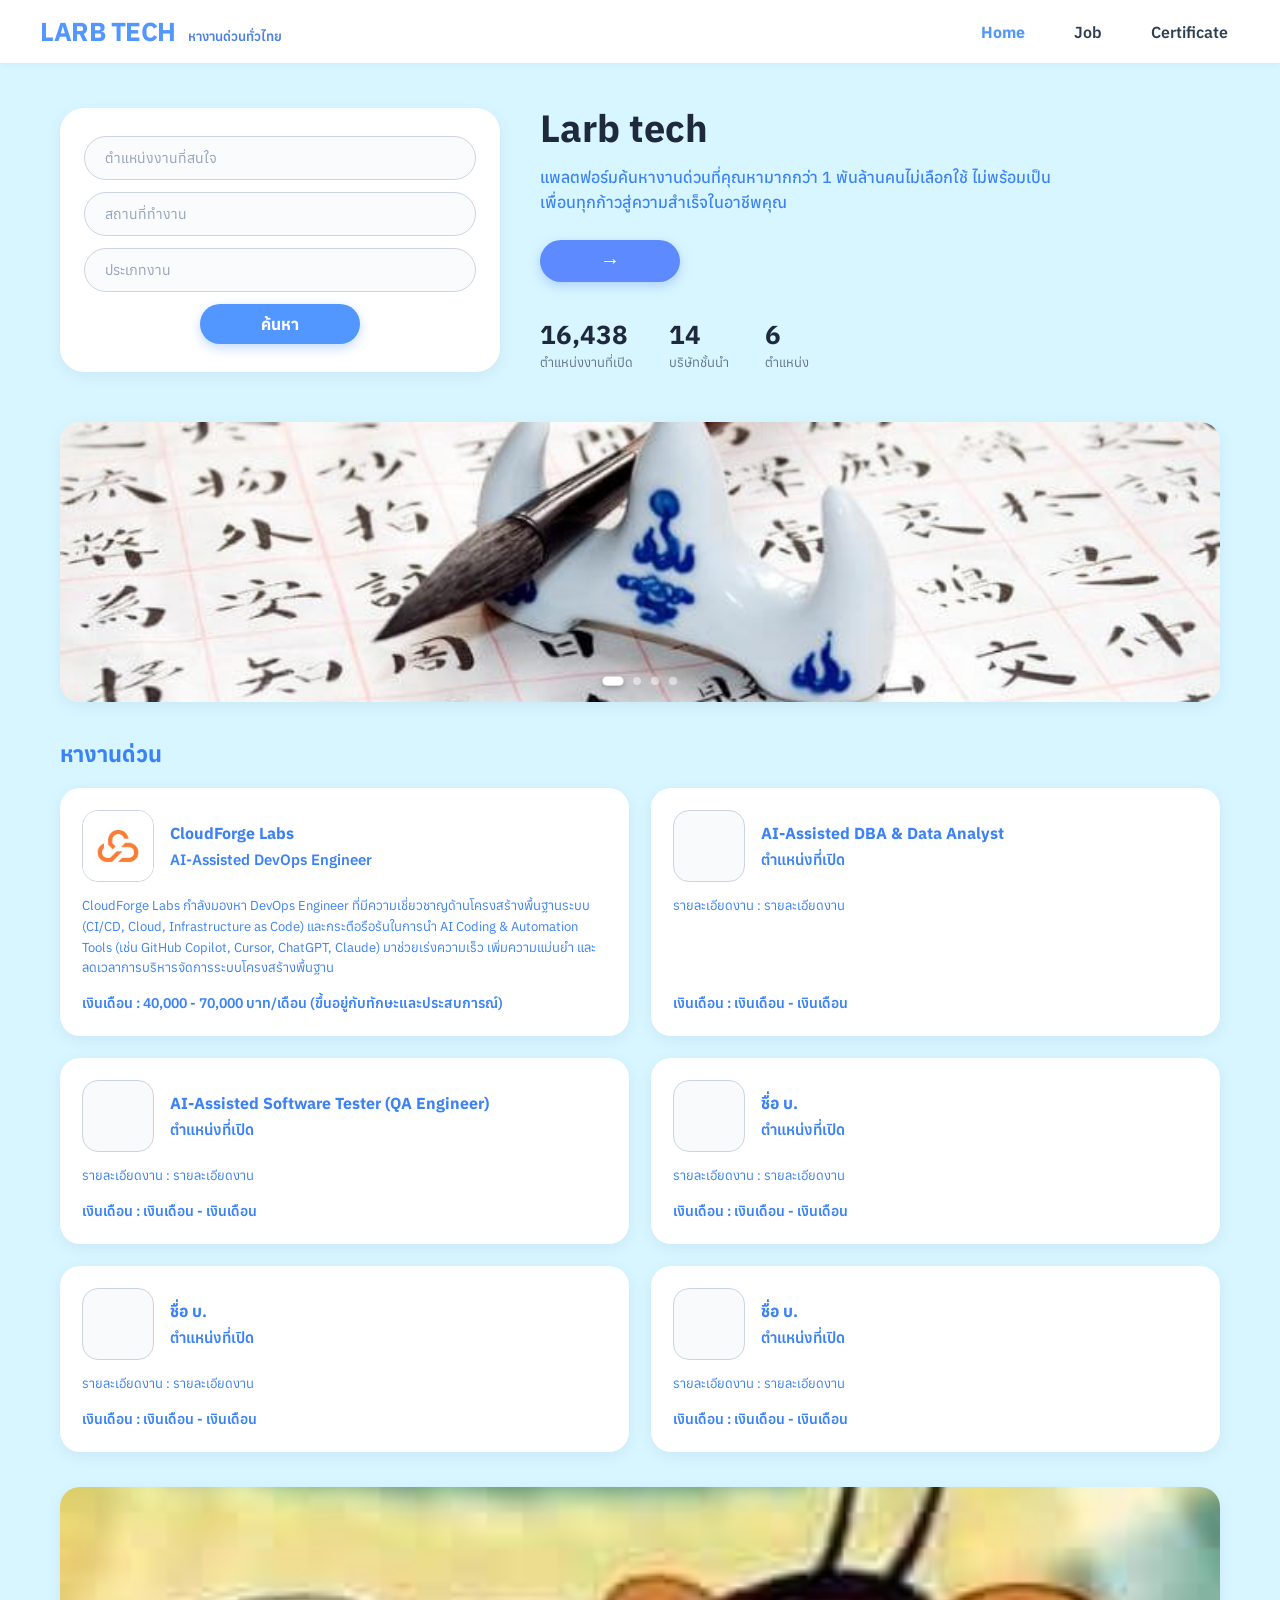
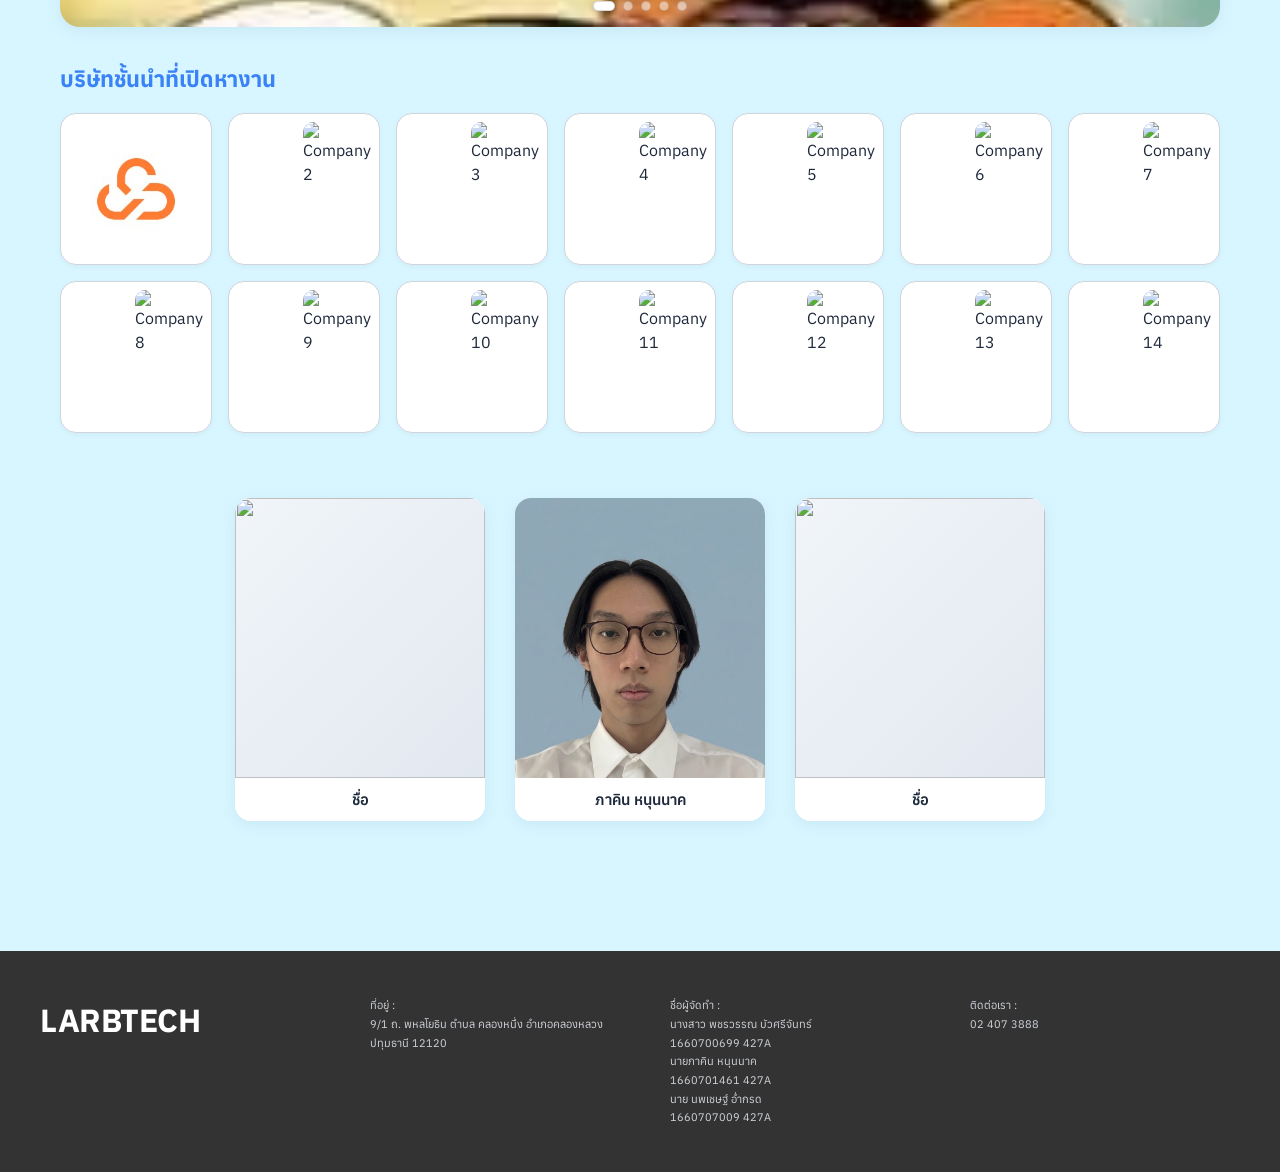
==== index.html @ 9ebfeb0f "almost done" ====
<!DOCTYPE html>
<html lang="th">
<head>
    <meta charset="UTF-8" />
    <meta name="viewport" content="width=device-width, initial-scale=1.0" />
    <title>Larb tech - แพลตฟอร์มค้นหางานด่วน</title>
    <link rel="preconnect" href="https://fonts.googleapis.com" />
    <link rel="preconnect" href="https://fonts.gstatic.com" crossorigin />
    <link
      href="https://fonts.googleapis.com/css2?family=Anuphan:wght@300;400;500;600;700;800&display=swap"
      rel="stylesheet"
    />
    <!-- Css -->
    <link rel="stylesheet" href="./css/home.css" />
    <!-- Js -->
    <script src="./js/home.js"></script>
</head>
<body>

    <!-- =======
          Header 
         =======-->
    <header class="header">
        <a href="index.html" class="brand-wrapper" style="text-decoration: none;">
            <h1 class="page-title">LARB TECH</h1>
            <div class="page-subtitle">
                หางานด่วนทั่วไทย
            </div>
        </a>
        <nav class="topnav">
            <a class="active" href="index.html">Home</a>
            <a class="job" href="job.html">Job</a>
            <a class="regis" href="cert.html">Certificate</a>
        </nav>
    </header>

    <!-- Main Container -->
    <main class="main-container">

        <!-- =======
              Search 
             =======-->
        <section class="hero-section">
            <!-- Left: Search Card -->
            <div class="search-card">
                <form id="heroSearchForm" onsubmit="return false;">
                    <div class="search-input-group">
                        <input
                            type="text"
                            id="jobTitleInput"
                            class="search-input"
                            placeholder="ตำแหน่งงานที่สนใจ"
                            autocomplete="off"
                        />
                    </div>
                    <div class="search-input-group" style="margin-top: 12px;">
                        <input
                            type="text"
                            id="jobLocationInput"
                            class="search-input"
                            placeholder="สถานที่ทำงาน"
                            autocomplete="off"
                        />
                    </div>
                    <div class="search-input-group" style="margin-top: 12px;">
                        <input
                            type="text"
                            id="jobTypeInput"
                            class="search-input"
                            placeholder="ประเภทงาน"
                            autocomplete="off"
                        />
                    </div>
                    <div style="display: flex; justify-content: center; margin-top: 8px;">
                        <button type="submit" id="searchSubmitBtn" class="btn-search">ค้นหา</button>
                    </div>
                </form>
            </div>

            <!-- Search : Right -->
            <div class="hero-content">
                <h2 class="hero-title">Larb tech</h2>
                <p class="hero-subtitle">
                    แพลตฟอร์มค้นหางานด่วนที่คุณหามากกว่า 1 พันล้านคนไม่เลือกใช้ ไม่พร้อมเป็นเพื่อนทุกก้าวสู่ความสำเร็จในอาชีพคุณ
                </p>

                <!-- arrow button -->
                <div class="hero-action-row">
                    <button type="button" class="hero-arrow-btn" aria-label="ดำเนินการต่อ">
                        <span>&rarr;</span>
                    </button>
                    
                </div>

                <div class="hero-stats">
                    <div class="stat-item">
                        <span class="stat-number">16,438</span>
                        <span class="stat-label">ตำแหน่งงานที่เปิด</span>
                    </div>
                    <div class="stat-item">
                        <span class="stat-number">14</span>
                        <span class="stat-label">บริษัทชั้นนำ</span>
                    </div>
                    <div class="stat-item">
                        <span class="stat-number">6</span>
                        <span class="stat-label">ตำแหน่ง</span>
                    </div>
                </div>
            </div>
        </section>

        <!-- =================
              Carousel Banner 
             ================= -->
        <section class="carousel-section">
            <div id="topCarousel" class="carousel-container">
                <!-- Slide 1 -->
                <div class="carousel-slide slide-item active">
                    <div class="image-placeholder">
                        <img src="./image/carousel_banner/courses-02.jpg" alt="carousel banner 1">
                    </div>
                </div>
                <!-- Slide 2 -->
                <div class="carousel-slide slide-item">
                    <div class="image-placeholder">
                        <img src="./image/carousel_banner/courses-04.jpg" alt="carousel banner 2">
                    </div>
                </div>
                <!-- Slide 3 -->
                <div class="carousel-slide slide-item">
                    <div class="image-placeholder">
                        <img src="./image/carousel_banner/courses-05.jpg" alt="carousel banner 3">
                    </div>
                </div>
                <!-- Slide 4 -->
                <div class="carousel-slide slide-item">
                    <div class="image-placeholder">
                        <img src="./image/carousel_banner/courses-04.jpg" alt="carousel banner 4">
                    </div>
                </div>
            </div>

            <!-- Carousel Banner Dot -->
            <div id="topCarouselDots" class="carousel-dots">
                <span class="dot active"></span>
                <span class="dot"></span>
                <span class="dot"></span>
                <span class="dot"></span>
            </div>
        </section>

        <!-- =================
                Urgent Jobs 
             ================= -->
        <section class="urgent-jobs-section">
            <h3 class="section-title">หางานด่วน</h3>
            <div class="job-cards-grid">
                <!-- Job Card 1 -->
                <a class="job-card" href="job_desc.html">
                    <div class="job-card-header">
                        <div class="job-logo-placeholder">
                            <img src="./image/company/cloudforge_logo.jpg" alt="โลโก้">
                        </div>
                        <div class="job-company-info">
                            <div class="job-company-name">CloudForge Labs</div>
                            <div class="job-position-name">AI-Assisted DevOps Engineer</div>
                        </div>
                    </div>
                    <p class="job-card-desc">
                        CloudForge Labs กำลังมองหา DevOps Engineer ที่มีความเชี่ยวชาญด้านโครงสร้างพื้นฐานระบบ (CI/CD, Cloud, Infrastructure as Code) และกระตือรือร้นในการนำ AI Coding & Automation Tools (เช่น GitHub Copilot, Cursor, ChatGPT, Claude) มาช่วยเร่งความเร็ว เพิ่มความแม่นยำ และลดเวลาการบริหารจัดการระบบโครงสร้างพื้นฐาน
                    </p>
                    <div class="job-card-salary">
                        เงินเดือน : 40,000 - 70,000 บาท/เดือน (ขึ้นอยู่กับทักษะและประสบการณ์)
                    </div>
                </a>

                <!-- Job Card 2 -->
                <a class="job-card" href="">
                    <div class="job-card-header">
                        <div class="job-logo-placeholder"></div>
                        <div class="job-company-info">
                            <div class="job-company-name">AI-Assisted DBA & Data Analyst</div>
                            <div class="job-position-name">ตำแหน่งที่เปิด</div>
                        </div>
                    </div>
                    <p class="job-card-desc">
                        รายละเอียดงาน : รายละเอียดงาน
                    </p>
                    <div class="job-card-salary">
                        เงินเดือน : เงินเดือน - เงินเดือน
                    </div>
                </a>

                <!-- Job Card 3 -->
                <a class="job-card" href="">
                    <div class="job-card-header">
                        <div class="job-logo-placeholder"></div>
                        <div class="job-company-info">
                            <div class="job-company-name">AI-Assisted Software Tester (QA Engineer)</div>
                            <div class="job-position-name">ตำแหน่งที่เปิด</div>
                        </div>
                    </div>
                    <p class="job-card-desc">
                        รายละเอียดงาน : รายละเอียดงาน
                    </p>
                    <div class="job-card-salary">
                        เงินเดือน : เงินเดือน - เงินเดือน
                    </div>
                </a>

                <!-- Job Card 4 -->
                <a class="job-card" href="">
                    <div class="job-card-header">
                        <div class="job-logo-placeholder"></div>
                        <div class="job-company-info">
                            <div class="job-company-name">ชื่อ บ.</div>
                            <div class="job-position-name">ตำแหน่งที่เปิด</div>
                        </div>
                    </div>
                    <p class="job-card-desc">
                        รายละเอียดงาน : รายละเอียดงาน
                    </p>
                    <div class="job-card-salary">
                        เงินเดือน : เงินเดือน - เงินเดือน
                    </div>
                </a>

                <!-- Job Card 5 -->
                <a class="job-card" href="">
                    <div class="job-card-header">
                        <div class="job-logo-placeholder"></div>
                        <div class="job-company-info">
                            <div class="job-company-name">ชื่อ บ.</div>
                            <div class="job-position-name">ตำแหน่งที่เปิด</div>
                        </div>
                    </div>
                    <p class="job-card-desc">
                        รายละเอียดงาน : รายละเอียดงาน
                    </p>
                    <div class="job-card-salary">
                        เงินเดือน : เงินเดือน - เงินเดือน
                    </div>
                </a>

                <!-- Job Card 6 -->
                <a class="job-card" href="">
                    <div class="job-card-header">
                        <div class="job-logo-placeholder"></div>
                        <div class="job-company-info">
                            <div class="job-company-name">ชื่อ บ.</div>
                            <div class="job-position-name">ตำแหน่งที่เปิด</div>
                        </div>
                    </div>
                    <p class="job-card-desc">
                        รายละเอียดงาน : รายละเอียดงาน
                    </p>
                    <div class="job-card-salary">
                        เงินเดือน : เงินเดือน - เงินเดือน
                    </div>
                </a>
            </div>
        </section>

        <!-- =================
              Sponsor Banner 
             ================= -->
        <section class="sponsor-banner-section">
            <div id="sponsorCarousel" class="sponsor-banner-container">
                <!-- Slide 1  -->
                <div class="sponsor-slide slide-item active">
                    <div class="image-placeholder" style="background: linear-gradient(120deg, #64748b 0%, #475569 100%);">
                        <img src="./image/sponser/test_sponser_1.jpg" alt="Sponsor Banner">
                    </div>
                </div>
                <!-- Slide 2 -->
                <div class="sponsor-slide slide-item">
                    <div class="image-placeholder" style="background: linear-gradient(120deg, #475569 0%, #334155 100%);">
                        <img src="./image/sponser/test_sponser_2.jpg" alt="Sponsor Banner">
                    </div>
                </div>
                <!-- Slide 3 -->
                <div class="sponsor-slide slide-item">
                    <div class="image-placeholder" style="background: linear-gradient(120deg, #52637a 0%, #3b4859 100%);">
                        <img src="./image/sponser/test_sponser_3.jpg" alt="Sponsor Banner">
                    </div>
                </div>
                <!-- Slide 4 -->
                <div class="sponsor-slide slide-item">
                    <div class="image-placeholder" style="background: linear-gradient(120deg, #6b7280 0%, #4b5563 100%);">
                        <img src="./image/sponser/test_sponser_4.jpg" alt="Sponsor Banner">
                    </div>
                </div>
                <!-- Slide 5 -->
                <div class="sponsor-slide slide-item">
                    <div class="image-placeholder" style="background: linear-gradient(120deg, #6b7280 0%, #4b5563 100%);">
                        <img src="./image/sponser/test_sponser_5.jpg" alt="Sponsor Banner">
                    </div>  
                </div>
            </div>

            <!-- Sponser Banner Dot -->
            <div id="sponsorCarouselDots" class="carousel-dots">
                <span class="dot active"></span>
                <span class="dot"></span>
                <span class="dot"></span>
                <span class="dot"></span>
                <span class="dot"></span>
            </div>
        </section>

        <!-- =================
            Company Logos
             ================= -->
        <section class="companies-section">
            <h3 class="section-title">บริษัทชั้นนำที่เปิดหางาน</h3>
            <div class="companies-grid">
                <div class="company-logo-item">
                    <div class="company-box"></div>
                    <img src="./image/company/cloudforge_logo.jpg" alt="Company 1">
                </div>
                <div class="company-logo-item">
                    <div class="company-box"></div>
                    <img src="./image/company/" alt="Company 2">
                </div>
                <div class="company-logo-item">
                    <div class="company-box"></div>
                    <img src="./image/company/" alt="Company 3">
                </div>
                <div class="company-logo-item">
                    <div class="company-box"></div>
                    <img src="./image/company/" alt="Company 4">
                </div>
                <div class="company-logo-item">
                    <div class="company-box"></div>
                    <img src="./image/company/" alt="Company 5">
                </div>
                <div class="company-logo-item">
                    <div class="company-box"></div>
                    <img src="./image/company/" alt="Company 6">
                </div>
                <div class="company-logo-item">
                    <div class="company-box"></div>
                    <img src="./image/company/" alt="Company 7">
                </div>
                <div class="company-logo-item">
                    <div class="company-box"></div>
                    <img src="./image/company/" alt="Company 8">
                </div>
                <div class="company-logo-item">
                    <div class="company-box"></div>
                    <img src="./image/company/" alt="Company 9">
                </div>
                <div class="company-logo-item">
                    <div class="company-box"></div>
                    <img src="./image/company/" alt="Company 10">
                </div>
                <div class="company-logo-item">
                    <div class="company-box"></div>
                    <img src="./image/company/" alt="Company 11">
                </div>
                <div class="company-logo-item">
                    <div class="company-box"></div>
                    <img src="./image/company/" alt="Company 12">
                </div>
                <div class="company-logo-item">
                    <div class="company-box"></div>
                    <img src="./image/company/" alt="Company 13">
                </div>
                <div class="company-logo-item">
                    <div class="company-box"></div>
                    <img src="./image/company/" alt="Company 14">
                </div>
            </div>
        </section>

        <!-- =================
                   Member 
             ================ -->
        <section class="team-section">
            <!-- 1 -->
            <div class="team-card">
                <div class="image-placeholder">
                    <img src="./image/member/รูปมึง" alt="">
                </div>
                <div class="team-name">ชื่อ</div>
            </div>
            <!-- 2 -->
            <div class="team-card">
                <div class="image-placeholder">
                    <img src="./image/member/pakin.jpg" alt="">
                </div>
                <div class="team-name">ภาคิน หนุนนาค</div>
            </div>
            <!-- 3 -->
            <div class="team-card">
                <div class="image-placeholder">
                    <img src="./image/member/รูปมึง" alt="">
                </div>
                <div class="team-name">ชื่อ</div>
            </div>
        </section>

    </main>

    <!-- =================
            Footer
         ================ -->
    <footer class="site-footer">
        <div class="footer-content">
            <!-- Left -->
            <div class="footer-brand">
                <span class="footer-logo">LARBTECH</span>
            </div>

            <!-- Right -->
            <div class="footer-info-cols">
                <div class="footer-col-text">
                    ที่อยู่ :<br>9/1 ถ. พหลโยธิน ตำบล คลองหนึ่ง อำเภอคลองหลวง ปทุมธานี 12120
                </div>
                <div class="footer-col-text">
                    ชื่อผู้จัดทำ :<br>นางสาว พชรวรรณ บัวศรีจันทร์<br>1660700699 427A<br>นายภาคิน หนุนนาค<br>1660701461 427A<br>นาย นพเชษฐ์ อ่ำกรด<br>1660707009 427A 
                </div>
                <div class="footer-col-text">
                    ติดต่อเรา :<br>02 407 3888
                </div>
            </div>
        </div>
    </footer>
</body>
</html>
---- css/home.css ----
/* ==========================================================================
   Larb Tech - Home Page Stylesheet (home.css)
   ========================================================================== */

:root {
  --bg-primary: #d8f6ff;
  --bg-white: #ffffff;
  --primary-blue: #5297ff;
  --primary-blue-dark: #3a7be0;
  --primary-blue-light: #eaf3ff;
  --text-primary-blue: #4b80e8;
  --text-dark: #1e293b;
  --text-muted: #64748b;
  --border-light: #e2e8f0;
  --card-shadow: 0 4px 15px rgba(0, 80, 140, 0.08);
  --card-shadow-hover: 0 8px 25px rgba(0, 80, 140, 0.14);
}

* {
  box-sizing: border-box;
  margin: 0;
  padding: 0;
}

body {
  font-family: "Anuphan", sans-serif;
  background-color: var(--bg-primary);
  color: var(--text-dark);
  line-height: 1.5;
  overflow-x: hidden;
}

/* ==========================================================================
   1. Header Section
   ========================================================================== */
.header {
  display: flex;
  align-items: center;
  justify-content: space-between;
  background-color: var(--bg-white);
  padding: 12px 40px;
  box-shadow: 0 2px 8px rgba(0, 0, 0, 0.04);
  position: sticky;
  top: 0;
  z-index: 100;
}

.brand-wrapper {
  display: flex;
  align-items: baseline;
  gap: 12px;
}

.page-title {
  font-size: 26px;
  font-weight: 800;
  color: var(--primary-blue);
  text-decoration: none;
  letter-spacing: -0.5px;
}

.page-subtitle {
  font-size: 13px;
  color: #4b80e8;
  font-weight: 600;
  line-height: 1.2;
}

.topnav {
  display: flex;
  align-items: center;
  gap: 25px;
}

.topnav a {
  text-decoration: none;
  font-size: 16px;
  font-weight: 600;
  color: #2c3e50;
  padding: 6px 12px;
  border-radius: 8px;
  transition: all 0.2s ease;
}

.topnav a:hover {
  color: var(--primary-blue);
  background-color: var(--primary-blue-light);
}

.topnav a.active {
  color: var(--primary-blue);
  font-weight: 700;
}

/* ==========================================================================
   Page Container
   ========================================================================== */
.main-container {
  max-width: 1200px;
  margin: 0 auto;
  padding: 24px 20px 60px 20px;
}

/* ==========================================================================
   2. Hero Section & Search Card
   ========================================================================== */
.hero-section {
  display: grid;
  grid-template-columns: 440px 1fr;
  gap: 40px;
  align-items: center;
  padding: 20px 0 35px 0;
}

/* Search Card */
.search-card {
  background-color: var(--bg-white);
  padding: 28px 24px;
  border-radius: 24px;
  box-shadow: var(--card-shadow);
  display: flex;
  flex-direction: column;
  gap: 16px;
}

.search-input-group {
  position: relative;
  width: 100%;
}

.search-input {
  width: 100%;
  padding: 12px 20px;
  border-radius: 30px;
  border: 1px solid #cbd5e1;
  font-family: "Anuphan", sans-serif;
  font-size: 14px;
  color: var(--text-dark);
  outline: none;
  transition: border-color 0.2s, box-shadow 0.2s;
  background-color: #fafbfc;
}

.search-input::placeholder {
  color: #94a3b8;
  font-weight: 400;
}

.search-input:focus {
  border-color: var(--primary-blue);
  box-shadow: 0 0 0 3px rgba(82, 151, 255, 0.2);
  background-color: var(--bg-white);
}

.btn-search {
  align-self: center;
  width: 160px;
  background-color: var(--primary-blue);
  color: #ffffff;
  border: none;
  border-radius: 30px;
  padding: 10px 24px;
  font-family: "Anuphan", sans-serif;
  font-size: 16px;
  font-weight: 700;
  cursor: pointer;
  box-shadow: 0 4px 12px rgba(82, 151, 255, 0.35);
  transition: all 0.2s ease;
  margin-top: 4px;
}

.btn-search:hover {
  background-color: var(--primary-blue-dark);
  transform: translateY(-1px);
  box-shadow: 0 6px 16px rgba(82, 151, 255, 0.45);
}

.btn-search:active {
  transform: translateY(0);
}

/* Hero Info & Stats */
.hero-content {
  display: flex;
  flex-direction: column;
  gap: 16px;
}

.hero-title {
  font-size: 38px;
  font-weight: 800;
  color: #1e293b;
  margin: 0;
  line-height: 1.1;
}

.hero-subtitle {
  font-size: 16px;
  color: #3b82f6;
  font-weight: 500;
  line-height: 1.6;
  max-width: 540px;
}

.hero-action-row {
  display: flex;
  align-items: center;
  gap: 16px;
  margin: 8px 0 12px 0;
}

.hero-arrow-btn {
  display: inline-flex;
  align-items: center;
  justify-content: center;
  width: 140px;
  height: 42px;
  background-color: #5d8aff;
  color: #ffffff;
  border-radius: 25px;
  border: none;
  font-size: 20px;
  font-weight: bold;
  cursor: pointer;
  box-shadow: 0 4px 12px rgba(93, 138, 255, 0.35);
  transition: all 0.2s ease;
}

.hero-arrow-btn:hover {
  background-color: #4a77e8;
  transform: translateX(3px);
}


/* Stats Counter */
.hero-stats {
  display: flex;
  align-items: baseline;
  gap: 36px;
  margin-top: 10px;
}

.stat-item {
  display: flex;
  flex-direction: column;
}

.stat-number {
  font-size: 26px;
  font-weight: 800;
  color: #1e293b;
  line-height: 1.1;
}

.stat-label {
  font-size: 13px;
  color: #64748b;
  margin-top: 4px;
}

/* ==========================================================================
   3. Top Banner Slider (Carousel 1)
   ========================================================================== */
.carousel-section {
  position: relative;
  width: 100%;
  margin: 15px 0 35px 0;
  border-radius: 20px;
  overflow: hidden;
  box-shadow: var(--card-shadow);
}

.carousel-container {
  width: 100%;
  height: 280px;
  position: relative;
  background-color: #ffffff;
}

.carousel-slide {
  position: absolute;
  top: 0;
  left: 0;
  width: 100%;
  height: 100%;
  opacity: 0;
  visibility: hidden;
  transition: opacity 0.6s ease-in-out, visibility 0.6s ease-in-out;
  display: flex;
  align-items: center;
  justify-content: center;
}

.carousel-slide.active {
  opacity: 1;
  visibility: visible;
  z-index: 1;
}

/* Image Placeholder Style */
.image-placeholder {
  width: 100%;
  height: 100%;
  background: linear-gradient(135deg, #f1f5f9 0%, #e2e8f0 100%);
  display: flex;
  flex-direction: column;
  align-items: center;
  justify-content: center;
  color: #64748b;
  position: relative;
  overflow: hidden;
}

.image-placeholder img {
  width: 100%;
  height: 100%;
  object-fit: cover;
  display: block;
}


/* Pagination Dots */
.carousel-dots {
  position: absolute;
  bottom: 16px;
  left: 50%;
  transform: translateX(-50%);
  display: flex;
  gap: 8px;
  z-index: 10;
}

.dot {
  width: 10px;
  height: 10px;
  border-radius: 50%;
  background-color: rgba(255, 255, 255, 0.5);
  border: 1px solid rgba(0, 0, 0, 0.15);
  cursor: pointer;
  transition: all 0.3s ease;
}

.dot:hover {
  background-color: rgba(255, 255, 255, 0.85);
  transform: scale(1.15);
}

.dot.active {
  background-color: #ffffff;
  width: 22px;
  border-radius: 8px;
  box-shadow: 0 2px 6px rgba(0, 0, 0, 0.3);
}

/* ==========================================================================
   4. Urgent Jobs Section (หางานด่วน)
   ========================================================================== */
.urgent-jobs-section {
  margin: 30px 0;
}

.section-title {
  font-size: 22px;
  font-weight: 700;
  color: #3b82f6;
  margin-bottom: 18px;
}

.job-cards-grid {
  display: grid;
  grid-template-columns: repeat(2, 1fr);
  gap: 22px;
}

.job-card {
  background-color: var(--bg-white);
  border-radius: 20px;
  padding: 22px;
  box-shadow: var(--card-shadow);
  display: flex;
  flex-direction: column;
  gap: 14px;
  transition: transform 0.2s ease, box-shadow 0.2s ease;
  text-decoration: none; 
  cursor: pointer;        
  color: inherit;        
}

.job-card:hover {
  transform: translateY(-3px);
  box-shadow: var(--card-shadow-hover);
}

.job-card-header {
  display: flex;
  align-items: center;
  gap: 16px;
}

.job-logo-placeholder {
  width: 72px;
  height: 72px;
  border-radius: 16px;
  border: 1.5px solid #cbd5e1;
  background-color: #f8fafc;
  display: flex;
  align-items: center;
  justify-content: center;
  flex-shrink: 0;
  overflow: hidden;
}

.job-logo-placeholder img {
  width: 100%;
  height: 100%;
  object-fit: cover;
}

.job-company-info {
  display: flex;
  flex-direction: column;
  gap: 4px;
}

.job-company-name {
  font-size: 16px;
  font-weight: 700;
  color: #3b82f6;
}

.job-position-name {
  font-size: 15px;
  font-weight: 600;
  color: #3b82f6;
}

.job-card-desc {
  font-size: 13px;
  color: #3b82f6;
  line-height: 1.6;
  word-break: break-word;
}

.job-card-salary {
  font-size: 14px;
  font-weight: 600;
  color: #3b82f6;
  margin-top: auto;
}

/* ==========================================================================
   5. Sponsor / Course Banner (Carousel 2)
   ========================================================================== */
.sponsor-banner-section {
  margin: 35px 0;
  position: relative;
  border-radius: 20px;
  overflow: hidden;
  box-shadow: var(--card-shadow);
}

.sponsor-banner-container {
  width: 100%;
  height: 140px;
  position: relative;
}

.sponsor-slide {
  position: absolute;
  top: 0;
  left: 0;
  width: 100%;
  height: 100%;
  opacity: 0;
  visibility: hidden;
  transition: opacity 0.5s ease-in-out, visibility 0.5s ease-in-out;
}

.sponsor-slide.active {
  opacity: 1;
  visibility: visible;
}

/* ==========================================================================
   6 & 7. Combined: Leading Companies Hiring (บริษัทชั้นนำที่เปิดหางาน)
   ========================================================================== */
.companies-section {
  margin: 35px 0;
}

.companies-grid {
  display: grid;
  grid-template-columns: repeat(7, 1fr);
  gap: 16px;
  margin-top: 14px;
}

.company-logo-item {
  aspect-ratio: 1 / 1;
  background-color: var(--bg-white);
  border: 1px solid #d1d5db;
  border-radius: 16px;
  display: flex;
  align-items: center;
  justify-content: center;
  box-shadow: 0 2px 6px rgba(0, 0, 0, 0.04);
  transition: transform 0.2s ease, border-color 0.2s ease, box-shadow 0.2s ease;
  overflow: hidden;
  padding: 8px;
}

.company-logo-item:hover {
  transform: translateY(-2px);
  border-color: var(--primary-blue);
  box-shadow: 0 6px 14px rgba(82, 151, 255, 0.15);
}

.company-logo-item img {
  width: 100%;
  height: 100%;
  object-fit: contain;
  border-radius: 10px;
}

.company-box {
  width: 100%;
  height: 100%;
  border-radius: 10px;
  display: flex;
  align-items: center;
  justify-content: center;
  font-size: 11px;
  color: #94a3b8;
}

/* ==========================================================================
   8. Team Showcase Section (3 Portraits)
   ========================================================================== */
.team-section {
  margin: 45px 0 20px 0;
  display: flex;
  justify-content: center;
  align-items: center;
  gap: 30px;
  padding: 20px 0;
}

.team-card {
  width: 250px;
  background-color: var(--bg-white);
  border-radius: 16px;
  overflow: hidden;
  box-shadow: var(--card-shadow);
  display: flex;
  flex-direction: column;
  position: relative;
  transition: transform 0.2s ease, box-shadow 0.2s ease;
}

.team-card:hover {
  transform: translateY(-4px);
  box-shadow: var(--card-shadow-hover);
}

.team-card .image-placeholder {
  width: 100%;
  height: 280px;
  overflow: hidden;
  display: flex;
  align-items: center;
  justify-content: center;
  background-color: #f1f5f9;
}

.team-card img {
  width: 100%;
  height: 100%;
  object-fit: cover;
  display: block;
}

.team-name {
  padding: 12px 14px;
  text-align: center;
  font-size: 15px;
  font-weight: 600;
  color: var(--text-dark);
  background-color: var(--bg-white);
  line-height: 1.3;
}

/* ==========================================================================
   9. Footer Section
   ========================================================================== */
.site-footer {
  background-color: #333333;
  color: #ffffff;
  padding: 45px 40px;
  margin-top: 30px;
}

.footer-content {
  max-width: 1200px;
  margin: 0 auto;
  display: grid;
  grid-template-columns: 280px 1fr;
  gap: 50px;
  align-items: flex-start;
}

.footer-brand {
  display: flex;
  flex-direction: column;
  gap: 8px;
}

.footer-logo {
  font-size: 32px;
  font-weight: 800;
  color: #ffffff;
  letter-spacing: -0.5px;
}

.footer-info-cols {
  display: grid;
  grid-template-columns: repeat(3, 1fr);
  gap: 30px;
}

.footer-col-text {
  font-size: 11px;
  color: #d1d5db;
  line-height: 1.7;
  word-break: break-word;
}

/* ==========================================================================
   Responsive Adaptations (รองรับหน้าจอคอมพิวเตอร์ แท็บเล็ต และโทรศัพท์มือถือ)
   ========================================================================== */

/* 1. แท็บเล็ตและแล็ปท็อปขนาดเล็ก (จอไม่เกิน 1024px) */
@media (max-width: 1024px) {
  .hero-section {
    grid-template-columns: 1fr;
    gap: 32px;
  }
  
  .search-card {
    max-width: 520px;
    width: 100%;
    margin: 0 auto;
  }

  .hero-content {
    text-align: center;
    align-items: center;
  }

  .hero-subtitle {
    max-width: 100%;
  }

  .hero-action-row {
    justify-content: center;
  }

  .hero-stats {
    justify-content: center;
  }
  
  .companies-grid {
    grid-template-columns: repeat(7, 1fr);
    gap: 12px;
  }
  
  .footer-content {
    grid-template-columns: 1fr;
    gap: 30px;
  }
}

/* 2. แท็บเล็ตแนวตั้งและมือถือจอใหญ่ (จอไม่เกิน 768px) */
@media (max-width: 768px) {
  html, body {
    overflow-x: hidden;
  }

  .header {
    padding: 12px 18px;
    position: sticky;
    top: 0;
  }

  .brand-wrapper {
    gap: 8px;
  }

  .page-title {
    font-size: 22px;
  }

  .page-subtitle {
    font-size: 11px;
  }

  .topnav {
    gap: 10px;
  }

  .topnav a {
    font-size: 14px;
    padding: 6px 10px;
  }

  .main-container {
    padding: 16px 14px 45px 14px;
  }

  .hero-section {
    padding: 10px 0 25px 0;
    gap: 24px;
  }

  .search-card {
    padding: 22px 16px;
    border-radius: 18px;
    box-shadow: 0 3px 12px rgba(0, 80, 140, 0.08);
  }

  .search-input {
    font-size: 16px; /* ป้องกัน iOS ซูมเข้าอัตโนมัติเมื่อแตะช่องกรอก */
    padding: 11px 16px;
  }

  .btn-search {
    width: 100%;
    max-width: 200px;
    padding: 11px 24px;
  }

  .hero-title {
    font-size: 30px;
  }

  .hero-subtitle {
    font-size: 15px;
    line-height: 1.5;
  }

  .hero-stats {
    display: grid;
    grid-template-columns: repeat(3, 1fr);
    gap: 12px;
    width: 100%;
    margin-top: 14px;
  }

  .stat-item {
    align-items: center;
    text-align: center;
  }

  .stat-number {
    font-size: 18px;
    word-break: break-word;
  }

  .stat-label {
    font-size: 12px;
  }

  /* Carousel 1: ปรับความสูงตามขนาดหน้าจอ */
  .carousel-section {
    border-radius: 16px;
    margin: 10px 0 25px 0;
  }

  .carousel-container {
    height: clamp(170px, 45vw, 240px);
  }

  .placeholder-tag {
    font-size: 12px;
    padding: 6px 12px;
  }

  /* หางานด่วน: เปลี่ยนเป็น 1 คอลัมน์ */
  .urgent-jobs-section {
    margin: 25px 0;
  }

  .section-title {
    font-size: 20px;
    margin-bottom: 14px;
  }

  .job-cards-grid {
    grid-template-columns: 1fr;
    gap: 14px;
  }

  .job-card {
    padding: 16px;
    border-radius: 16px;
  }

  .job-logo-placeholder {
    width: 60px;
    height: 60px;
    border-radius: 12px;
  }

  .job-company-name {
    font-size: 15px;
  }

  .job-position-name {
    font-size: 14px;
  }

  .job-card-desc {
    font-size: 13px;
  }

  /* Carousel 2: แบนเนอร์สปอนเซอร์ */
  .sponsor-banner-section {
    margin: 25px 0;
    border-radius: 16px;
  }

  .sponsor-banner-container {
    height: clamp(100px, 28vw, 130px);
  }

  .sponsor-title {
    font-size: clamp(15px, 3.5vw, 20px);
    padding: 0 16px;
    line-height: 1.4;
  }

  /* โลโก้บริษัท 14 ช่อง: แสดงแถวละ 4-5 ช่อง */
  .companies-grid {
    grid-template-columns: repeat(4, 1fr);
    gap: 10px;
  }

  .company-logo-item {
    border-radius: 12px;
    padding: 6px;
  }

  /* ทีมงาน: วางเคียงกันแบบ Flex-wrap */
  .team-section {
    margin: 30px 0 15px 0;
    flex-direction: row;
    flex-wrap: wrap;
    justify-content: center;
    gap: 16px;
  }

  .team-card {
    width: clamp(140px, 42vw, 200px);
    border-radius: 14px;
  }

  .team-card .image-placeholder {
    height: clamp(170px, 48vw, 240px);
  }

  .team-name {
    font-size: 13px;
    padding: 8px 6px;
  }

  /* Footer */
  .site-footer {
    padding: 35px 20px;
    margin-top: 25px;
  }

  .footer-logo {
    font-size: 26px;
  }

  .footer-info-cols {
    grid-template-columns: 1fr;
    gap: 18px;
  }
}

/* 3. โทรศัพท์มือถือขนาดทั่วไป (จอไม่เกิน 480px) */
@media (max-width: 480px) {
  .header {
    padding: 10px 12px;
    flex-wrap: wrap;
    gap: 8px;
  }

  .page-title {
    font-size: 20px;
  }

  .page-subtitle {
    font-size: 10px;
  }

  .topnav {
    gap: 4px;
  }

  .topnav a {
    font-size: 13px;
    padding: 4px 8px;
  }

  .main-container {
    padding: 12px 10px 35px 10px;
  }

  .hero-title {
    font-size: 26px;
  }

  .hero-subtitle {
    font-size: 14px;
  }

  .hero-action-row {
    gap: 10px;
  }

  .hero-arrow-btn {
    width: 120px;
    height: 38px;
    font-size: 18px;
  }

  .hero-blank-btn {
    width: 100px;
    height: 38px;
  }

  /* สถิติบนจอมือถือเล็ก: ปรับให้ตัวเลขไม่ล้นและอ่านง่าย */
  .hero-stats {
    grid-template-columns: 1fr;
    gap: 10px;
    background: rgba(255, 255, 255, 0.5);
    padding: 14px;
    border-radius: 16px;
    margin-top: 15px;
  }

  .stat-item {
    padding: 4px 0;
  }

  .stat-number {
    font-size: 20px;
  }

  .stat-label {
    font-size: 13px;
  }

  /* แบนเนอร์บนมือถือ */
  .carousel-container {
    height: 160px;
  }

  .dot {
    width: 8px;
    height: 8px;
  }

  .dot.active {
    width: 18px;
  }

  /* โลโก้บริษัท 14 ช่อง: แถวละ 3 ช่อง */
  .companies-grid {
    grid-template-columns: repeat(3, 1fr);
    gap: 8px;
  }

  /* ทีมงานบนจอมือถือเล็ก: จัดกึ่งกลางทีละคน */
  .team-section {
    flex-direction: column;
    align-items: center;
    gap: 16px;
  }

  .team-card {
    width: 230px;
  }

  .team-card .image-placeholder {
    height: 270px;
  }

  .team-name {
    font-size: 15px;
    padding: 10px;
  }

  .sponsor-title {
    font-size: 14px;
    padding: 0 10px;
  }
}

/* 4. โทรศัพท์มือถือขนาดเล็กพิเศษ (จอไม่เกิน 360px เช่น iPhone SE เก่า) */
@media (max-width: 360px) {
  .header {
    flex-direction: column;
    align-items: flex-start;
    gap: 10px;
  }

  .topnav {
    width: 100%;
    justify-content: space-between;
  }

  .hero-action-row {
    flex-direction: column;
    width: 100%;
  }

  .hero-arrow-btn,
  .hero-blank-btn {
    width: 100%;
    max-width: 220px;
  }

  .companies-grid {
    grid-template-columns: repeat(2, 1fr);
  }
}
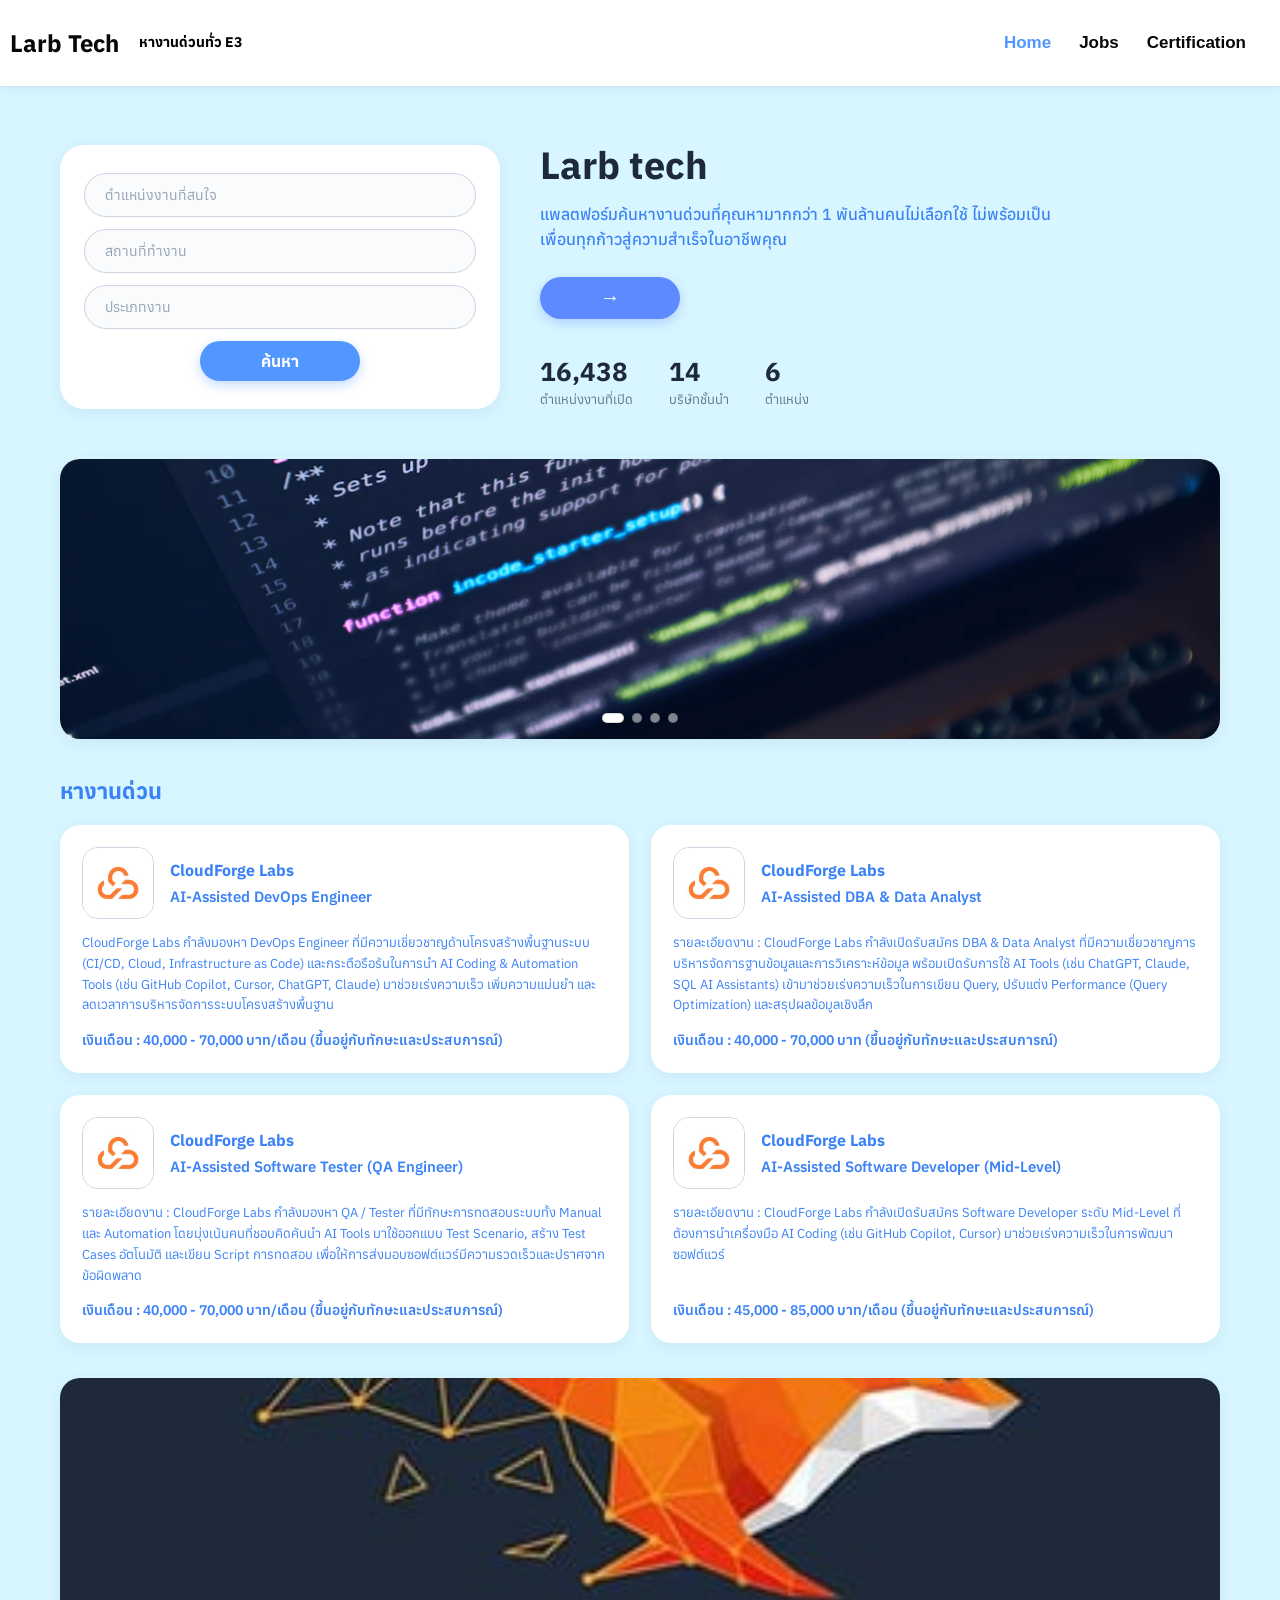
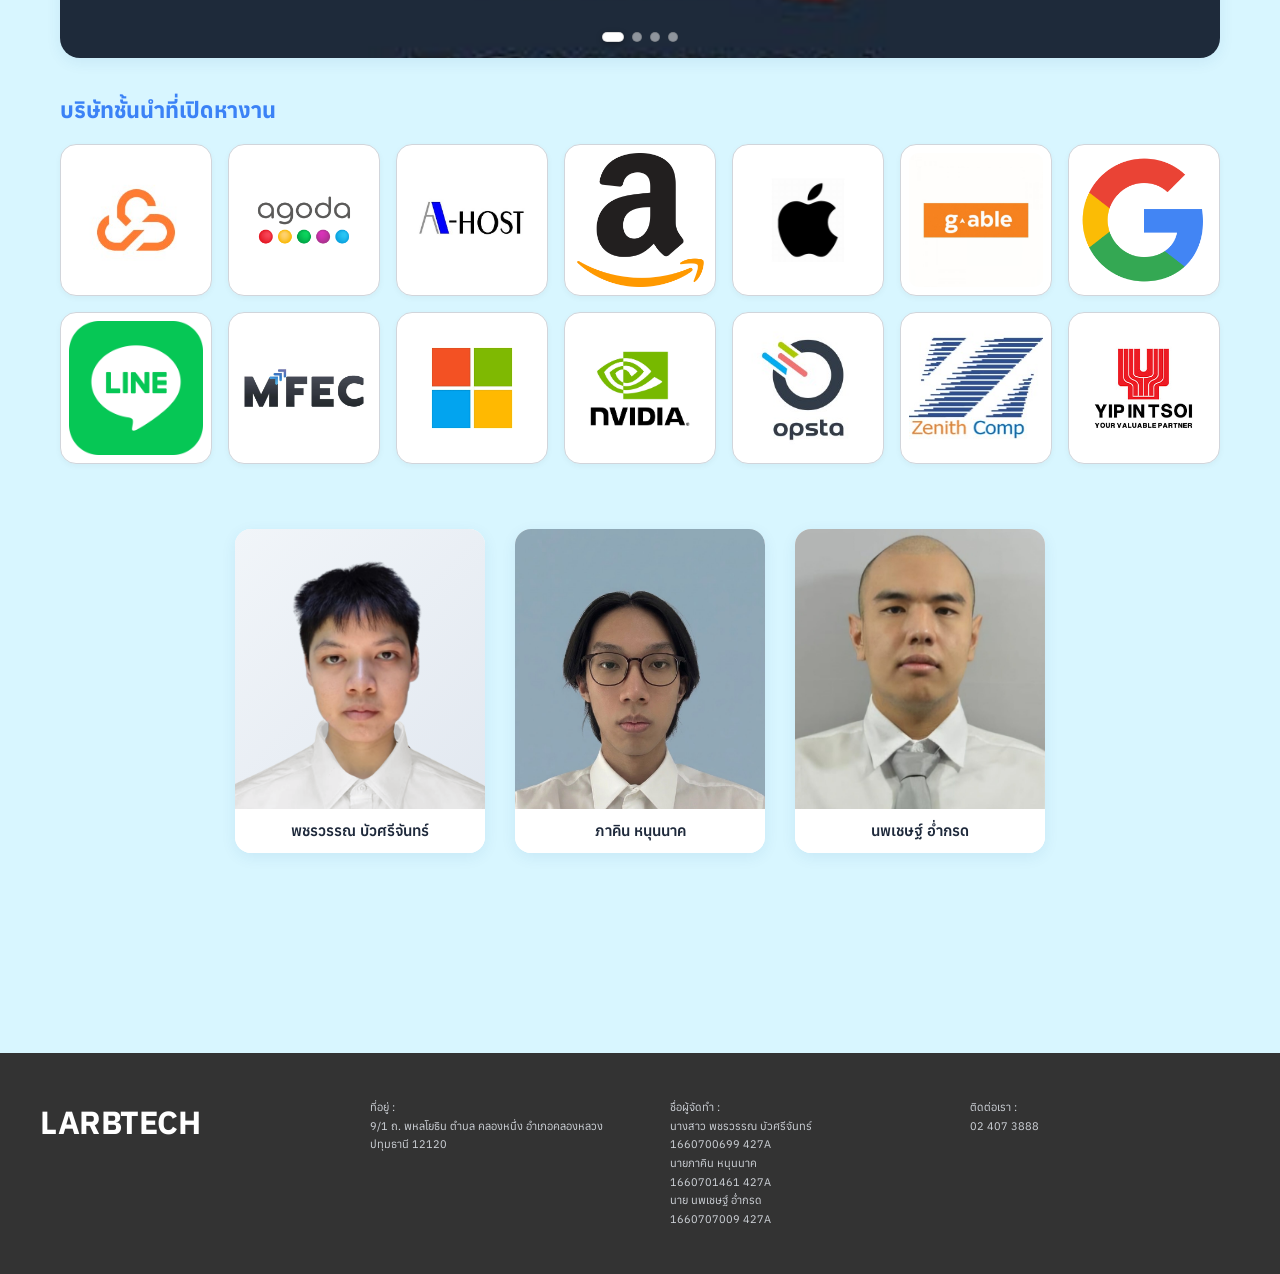
==== commit d923e2a6: "merge & add img" ====
--- a/index.html
+++ b/index.html
@@ -20,19 +20,15 @@
     <!-- =======
           Header 
          =======-->
-    <header class="header">
-        <a href="index.html" class="brand-wrapper" style="text-decoration: none;">
-            <h1 class="page-title">LARB TECH</h1>
-            <div class="page-subtitle">
-                หางานด่วนทั่วไทย
-            </div>
-        </a>
-        <nav class="topnav">
-            <a class="active" href="index.html">Home</a>
-            <a class="job" href="job.html">Job</a>
-            <a class="regis" href="cert.html">Certificate</a>
-        </nav>
-    </header>
+    <div class="header">
+      <h1 class="page-title">Larb Tech</h1>
+      <h3 class="page-subtitle">หางานด่วนทั่ว E3</h3>
+      <div class="topnav">
+        <a class="active" href="index.html">Home</a>
+        <a class="job" href="job.html">Jobs</a>
+        <a class="cert" href="cert.html">Certification</a>
+      </div>
+    </div>
 
     <!-- Main Container -->
     <main class="main-container">
@@ -117,25 +113,25 @@
                 <!-- Slide 1 -->
                 <div class="carousel-slide slide-item active">
                     <div class="image-placeholder">
-                        <img src="./image/carousel_banner/courses-02.jpg" alt="carousel banner 1">
+                        <img src="./image/carousel_banner/carousel_1.png" alt="carousel banner 1">
                     </div>
                 </div>
                 <!-- Slide 2 -->
                 <div class="carousel-slide slide-item">
                     <div class="image-placeholder">
-                        <img src="./image/carousel_banner/courses-04.jpg" alt="carousel banner 2">
+                        <img src="./image/carousel_banner/carousel_2.png" alt="carousel banner 2">
                     </div>
                 </div>
                 <!-- Slide 3 -->
                 <div class="carousel-slide slide-item">
                     <div class="image-placeholder">
-                        <img src="./image/carousel_banner/courses-05.jpg" alt="carousel banner 3">
+                        <img src="./image/carousel_banner/carousel_3.png" alt="carousel banner 3">
                     </div>
                 </div>
                 <!-- Slide 4 -->
                 <div class="carousel-slide slide-item">
                     <div class="image-placeholder">
-                        <img src="./image/carousel_banner/courses-04.jpg" alt="carousel banner 4">
+                        <img src="./image/carousel_banner/carousel_4.jpg" alt="carousel banner 4">
                     </div>
                 </div>
             </div>
@@ -156,7 +152,7 @@
             <h3 class="section-title">หางานด่วน</h3>
             <div class="job-cards-grid">
                 <!-- Job Card 1 -->
-                <a class="job-card" href="job_desc.html">
+                <a class="job-card" href="devOps_page.html">
                     <div class="job-card-header">
                         <div class="job-logo-placeholder">
                             <img src="./image/company/cloudforge_logo.jpg" alt="โลโก้">
@@ -175,89 +171,62 @@
                 </a>
 
                 <!-- Job Card 2 -->
-                <a class="job-card" href="">
+                <a class="job-card" href="DBA_page.html">
                     <div class="job-card-header">
-                        <div class="job-logo-placeholder"></div>
+                        <div class="job-logo-placeholder">
+                            <img src="./image/company/cloudforge_logo.jpg" alt="โลโก้">
+                        </div>
                         <div class="job-company-info">
-                            <div class="job-company-name">AI-Assisted DBA & Data Analyst</div>
-                            <div class="job-position-name">ตำแหน่งที่เปิด</div>
+                            <div class="job-company-name">CloudForge Labs</div>
+                            <div class="job-position-name">AI-Assisted DBA & Data Analyst</div>
                         </div>
                     </div>
                     <p class="job-card-desc">
-                        รายละเอียดงาน : รายละเอียดงาน
+                        รายละเอียดงาน : CloudForge Labs กำลังเปิดรับสมัคร DBA & Data Analyst ที่มีความเชี่ยวชาญการบริหารจัดการฐานข้อมูลและการวิเคราะห์ข้อมูล พร้อมเปิดรับการใช้ AI Tools (เช่น ChatGPT, Claude, SQL AI Assistants) เข้ามาช่วยเร่งความเร็วในการเขียน Query, ปรับแต่ง Performance (Query Optimization) และสรุปผลข้อมูลเชิงลึก
                     </p>
                     <div class="job-card-salary">
-                        เงินเดือน : เงินเดือน - เงินเดือน
+                        เงินเดือน : 40,000 - 70,000 บาท (ขึ้นอยู่กับทักษะและประสบการณ์)
                     </div>
                 </a>
 
                 <!-- Job Card 3 -->
-                <a class="job-card" href="">
+                <a class="job-card" href="Tester_page.html">
                     <div class="job-card-header">
-                        <div class="job-logo-placeholder"></div>
+                        <div class="job-logo-placeholder">
+                            <img src="./image/company/cloudforge_logo.jpg" alt="โลโก้">
+                        </div>
                         <div class="job-company-info">
-                            <div class="job-company-name">AI-Assisted Software Tester (QA Engineer)</div>
-                            <div class="job-position-name">ตำแหน่งที่เปิด</div>
+                            <div class="job-company-name">CloudForge Labs</div>
+                            <div class="job-position-name">AI-Assisted Software Tester (QA Engineer)</div>
                         </div>
                     </div>
                     <p class="job-card-desc">
-                        รายละเอียดงาน : รายละเอียดงาน
+                        รายละเอียดงาน : CloudForge Labs กำลังมองหา QA / Tester ที่มีทักษะการทดสอบระบบทั้ง Manual และ Automation โดยมุ่งเน้นคนที่ชอบคิดค้นนำ AI Tools มาใช้ออกแบบ Test Scenario, สร้าง Test Cases อัตโนมัติ และเขียน Script การทดสอบ เพื่อให้การส่งมอบซอฟต์แวร์มีความรวดเร็วและปราศจากข้อผิดพลาด
                     </p>
                     <div class="job-card-salary">
-                        เงินเดือน : เงินเดือน - เงินเดือน
+                        เงินเดือน : 40,000 - 70,000 บาท/เดือน (ขึ้นอยู่กับทักษะและประสบการณ์)
                     </div>
                 </a>
 
                 <!-- Job Card 4 -->
                 <a class="job-card" href="">
                     <div class="job-card-header">
-                        <div class="job-logo-placeholder"></div>
+                        <div class="job-logo-placeholder">
+                            <img src="./image/company/cloudforge_logo.jpg" alt="โลโก้">
+                        </div>
                         <div class="job-company-info">
-                            <div class="job-company-name">ชื่อ บ.</div>
-                            <div class="job-position-name">ตำแหน่งที่เปิด</div>
+                            <div class="job-company-name">CloudForge Labs</div>
+                            <div class="job-position-name">AI-Assisted Software Developer (Mid-Level)</div>
                         </div>
                     </div>
                     <p class="job-card-desc">
-                        รายละเอียดงาน : รายละเอียดงาน
+                        รายละเอียดงาน : CloudForge Labs กำลังเปิดรับสมัคร Software Developer ระดับ Mid-Level ที่ต้องการนำเครื่องมือ AI Coding (เช่น GitHub Copilot, Cursor) มาช่วยเร่งความเร็วในการพัฒนาซอฟต์แวร์
                     </p>
                     <div class="job-card-salary">
-                        เงินเดือน : เงินเดือน - เงินเดือน
+                        เงินเดือน : 45,000 - 85,000 บาท/เดือน (ขึ้นอยู่กับทักษะและประสบการณ์)
                     </div>
                 </a>
 
-                <!-- Job Card 5 -->
-                <a class="job-card" href="">
-                    <div class="job-card-header">
-                        <div class="job-logo-placeholder"></div>
-                        <div class="job-company-info">
-                            <div class="job-company-name">ชื่อ บ.</div>
-                            <div class="job-position-name">ตำแหน่งที่เปิด</div>
-                        </div>
-                    </div>
-                    <p class="job-card-desc">
-                        รายละเอียดงาน : รายละเอียดงาน
-                    </p>
-                    <div class="job-card-salary">
-                        เงินเดือน : เงินเดือน - เงินเดือน
-                    </div>
-                </a>
-
-                <!-- Job Card 6 -->
-                <a class="job-card" href="">
-                    <div class="job-card-header">
-                        <div class="job-logo-placeholder"></div>
-                        <div class="job-company-info">
-                            <div class="job-company-name">ชื่อ บ.</div>
-                            <div class="job-position-name">ตำแหน่งที่เปิด</div>
-                        </div>
-                    </div>
-                    <p class="job-card-desc">
-                        รายละเอียดงาน : รายละเอียดงาน
-                    </p>
-                    <div class="job-card-salary">
-                        เงินเดือน : เงินเดือน - เงินเดือน
-                    </div>
-                </a>
             </div>
         </section>
 
@@ -269,39 +238,32 @@
                 <!-- Slide 1  -->
                 <div class="sponsor-slide slide-item active">
                     <div class="image-placeholder" style="background: linear-gradient(120deg, #64748b 0%, #475569 100%);">
-                        <img src="./image/sponser/test_sponser_1.jpg" alt="Sponsor Banner">
+                        <img src="./image/sponser/sponser_1.jpg" alt="Sponsor Banner">
                     </div>
                 </div>
                 <!-- Slide 2 -->
                 <div class="sponsor-slide slide-item">
                     <div class="image-placeholder" style="background: linear-gradient(120deg, #475569 0%, #334155 100%);">
-                        <img src="./image/sponser/test_sponser_2.jpg" alt="Sponsor Banner">
+                        <img src="./image/sponser/sponser_2.png" alt="Sponsor Banner">
                     </div>
                 </div>
                 <!-- Slide 3 -->
                 <div class="sponsor-slide slide-item">
                     <div class="image-placeholder" style="background: linear-gradient(120deg, #52637a 0%, #3b4859 100%);">
-                        <img src="./image/sponser/test_sponser_3.jpg" alt="Sponsor Banner">
+                        <img src="./image/sponser/sponser_3.png" alt="Sponsor Banner">
                     </div>
                 </div>
                 <!-- Slide 4 -->
                 <div class="sponsor-slide slide-item">
                     <div class="image-placeholder" style="background: linear-gradient(120deg, #6b7280 0%, #4b5563 100%);">
-                        <img src="./image/sponser/test_sponser_4.jpg" alt="Sponsor Banner">
-                    </div>
-                </div>
-                <!-- Slide 5 -->
-                <div class="sponsor-slide slide-item">
-                    <div class="image-placeholder" style="background: linear-gradient(120deg, #6b7280 0%, #4b5563 100%);">
-                        <img src="./image/sponser/test_sponser_5.jpg" alt="Sponsor Banner">
-                    </div>  
+                        <img src="./image/sponser/sponser_4.png" alt="Sponsor Banner">
+                    </div>
                 </div>
             </div>
 
             <!-- Sponser Banner Dot -->
             <div id="sponsorCarouselDots" class="carousel-dots">
                 <span class="dot active"></span>
-                <span class="dot"></span>
                 <span class="dot"></span>
                 <span class="dot"></span>
                 <span class="dot"></span>
@@ -320,55 +282,55 @@
                 </div>
                 <div class="company-logo-item">
                     <div class="company-box"></div>
-                    <img src="./image/company/" alt="Company 2">
-                </div>
-                <div class="company-logo-item">
-                    <div class="company-box"></div>
-                    <img src="./image/company/" alt="Company 3">
-                </div>
-                <div class="company-logo-item">
-                    <div class="company-box"></div>
-                    <img src="./image/company/" alt="Company 4">
-                </div>
-                <div class="company-logo-item">
-                    <div class="company-box"></div>
-                    <img src="./image/company/" alt="Company 5">
-                </div>
-                <div class="company-logo-item">
-                    <div class="company-box"></div>
-                    <img src="./image/company/" alt="Company 6">
-                </div>
-                <div class="company-logo-item">
-                    <div class="company-box"></div>
-                    <img src="./image/company/" alt="Company 7">
-                </div>
-                <div class="company-logo-item">
-                    <div class="company-box"></div>
-                    <img src="./image/company/" alt="Company 8">
-                </div>
-                <div class="company-logo-item">
-                    <div class="company-box"></div>
-                    <img src="./image/company/" alt="Company 9">
-                </div>
-                <div class="company-logo-item">
-                    <div class="company-box"></div>
-                    <img src="./image/company/" alt="Company 10">
-                </div>
-                <div class="company-logo-item">
-                    <div class="company-box"></div>
-                    <img src="./image/company/" alt="Company 11">
-                </div>
-                <div class="company-logo-item">
-                    <div class="company-box"></div>
-                    <img src="./image/company/" alt="Company 12">
-                </div>
-                <div class="company-logo-item">
-                    <div class="company-box"></div>
-                    <img src="./image/company/" alt="Company 13">
-                </div>
-                <div class="company-logo-item">
-                    <div class="company-box"></div>
-                    <img src="./image/company/" alt="Company 14">
+                    <img src="./image/company/agoda.png" alt="Company 2">
+                </div>
+                <div class="company-logo-item">
+                    <div class="company-box"></div>
+                    <img src="./image/company/ahost.png" alt="Company 3">
+                </div>
+                <div class="company-logo-item">
+                    <div class="company-box"></div>
+                    <img src="./image/company/amazon.png" alt="Company 4">
+                </div>
+                <div class="company-logo-item">
+                    <div class="company-box"></div>
+                    <img src="./image/company/apple.png" alt="Company 5">
+                </div>
+                <div class="company-logo-item">
+                    <div class="company-box"></div>
+                    <img src="./image/company/gable.png" alt="Company 6">
+                </div>
+                <div class="company-logo-item">
+                    <div class="company-box"></div>
+                    <img src="./image/company/google.png" alt="Company 7">
+                </div>
+                <div class="company-logo-item">
+                    <div class="company-box"></div>
+                    <img src="./image/company/line.png" alt="Company 8">
+                </div>
+                <div class="company-logo-item">
+                    <div class="company-box"></div>
+                    <img src="./image/company/mfec.png" alt="Company 9">
+                </div>
+                <div class="company-logo-item">
+                    <div class="company-box"></div>
+                    <img src="./image/company/microsoft.png" alt="Company 10">
+                </div>
+                <div class="company-logo-item">
+                    <div class="company-box"></div>
+                    <img src="./image/company/nvidia.png" alt="Company 11">
+                </div>
+                <div class="company-logo-item">
+                    <div class="company-box"></div>
+                    <img src="./image/company/opsta.png" alt="Company 12">
+                </div>
+                <div class="company-logo-item">
+                    <div class="company-box"></div>
+                    <img src="./image/company/zenith.png" alt="Company 13">
+                </div>
+                <div class="company-logo-item">
+                    <div class="company-box"></div>
+                    <img src="./image/company/yip.png" alt="Company 14">
                 </div>
             </div>
         </section>
@@ -380,9 +342,9 @@
             <!-- 1 -->
             <div class="team-card">
                 <div class="image-placeholder">
-                    <img src="./image/member/รูปมึง" alt="">
-                </div>
-                <div class="team-name">ชื่อ</div>
+                    <img src="./image/member/O.png" alt="">
+                </div>
+                <div class="team-name">พชรวรรณ บัวศรีจันทร์</div>
             </div>
             <!-- 2 -->
             <div class="team-card">
@@ -394,9 +356,9 @@
             <!-- 3 -->
             <div class="team-card">
                 <div class="image-placeholder">
-                    <img src="./image/member/รูปมึง" alt="">
-                </div>
-                <div class="team-name">ชื่อ</div>
+                    <img src="./image/member/Boon.jpeg" alt="">
+                </div>
+                <div class="team-name">นพเชษฐ์ อ่ำกรด</div>
             </div>
         </section>
 
--- a/css/home.css
+++ b/css/home.css
@@ -36,13 +36,20 @@
 .header {
   display: flex;
   align-items: center;
-  justify-content: space-between;
-  background-color: var(--bg-white);
-  padding: 12px 40px;
-  box-shadow: 0 2px 8px rgba(0, 0, 0, 0.04);
-  position: sticky;
+  font-family: "Anuphan", sans-serif;
+  font-size: 24px;
+  font-weight: bold;
+  background-color: #ffffff;
+  padding: 10px;
+  gap: 20px;
+  position: fixed;
   top: 0;
-  z-index: 100;
+  left: 0;
+  width: 100%;
+  box-sizing: border-box;
+  z-index: 1000;
+  box-shadow: 0px 1px 2px rgba(0, 0, 0, 0.06), 0px 4px 12px rgba(82, 151, 255, 0.08);
+
 }
 
 .brand-wrapper {
@@ -52,39 +59,49 @@
 }
 
 .page-title {
-  font-size: 26px;
-  font-weight: 800;
-  color: var(--primary-blue);
+  background-color: #ffffff;
+  margin: 0;
+  padding: 0;
+  float: left;
+  color: #070707;
+  font-size: 24px;
+}
+
+.page-subtitle {
+  background-color: #ffffff;
+  margin-left: 20px;
+  padding: 0;
+  margin: 0;
+  float: left;
+  color: #000000;
+  font-size: 14px;
+}
+
+.topnav {
+  display: flex;
+  align-items: center;
+  margin-left: auto;
+  padding: 10px;
+  background-color: #ffffff;
+}
+
+.topnav a {
+  float: right;
+  color: #070707;
+  text-align: center;
+  padding: 10px 14px;
   text-decoration: none;
-  letter-spacing: -0.5px;
-}
-
-.page-subtitle {
-  font-size: 13px;
-  color: #4b80e8;
-  font-weight: 600;
-  line-height: 1.2;
-}
-
-.topnav {
-  display: flex;
-  align-items: center;
-  gap: 25px;
-}
-
-.topnav a {
-  text-decoration: none;
-  font-size: 16px;
-  font-weight: 600;
-  color: #2c3e50;
-  padding: 6px 12px;
-  border-radius: 8px;
-  transition: all 0.2s ease;
+  font-size: 17px;
+  font-family: Arial, Helvetica, sans-serif;
+  font-weight: bold;
+  border-radius: 10px;
+  transition: background-color 0.2s ease, color 0.2s ease, transform 0.2s ease;
 }
 
 .topnav a:hover {
-  color: var(--primary-blue);
-  background-color: var(--primary-blue-light);
+  background-color: #eef8ff;
+  color: #5297ff;
+  transform: translateY(-1px);
 }
 
 .topnav a.active {
@@ -97,7 +114,7 @@
    ========================================================================== */
 .main-container {
   max-width: 1200px;
-  margin: 0 auto;
+  margin: 100px auto;
   padding: 24px 20px 60px 20px;
 }
 
@@ -461,7 +478,7 @@
 
 .sponsor-banner-container {
   width: 100%;
-  height: 140px;
+  height: 280px;
   position: relative;
 }
 
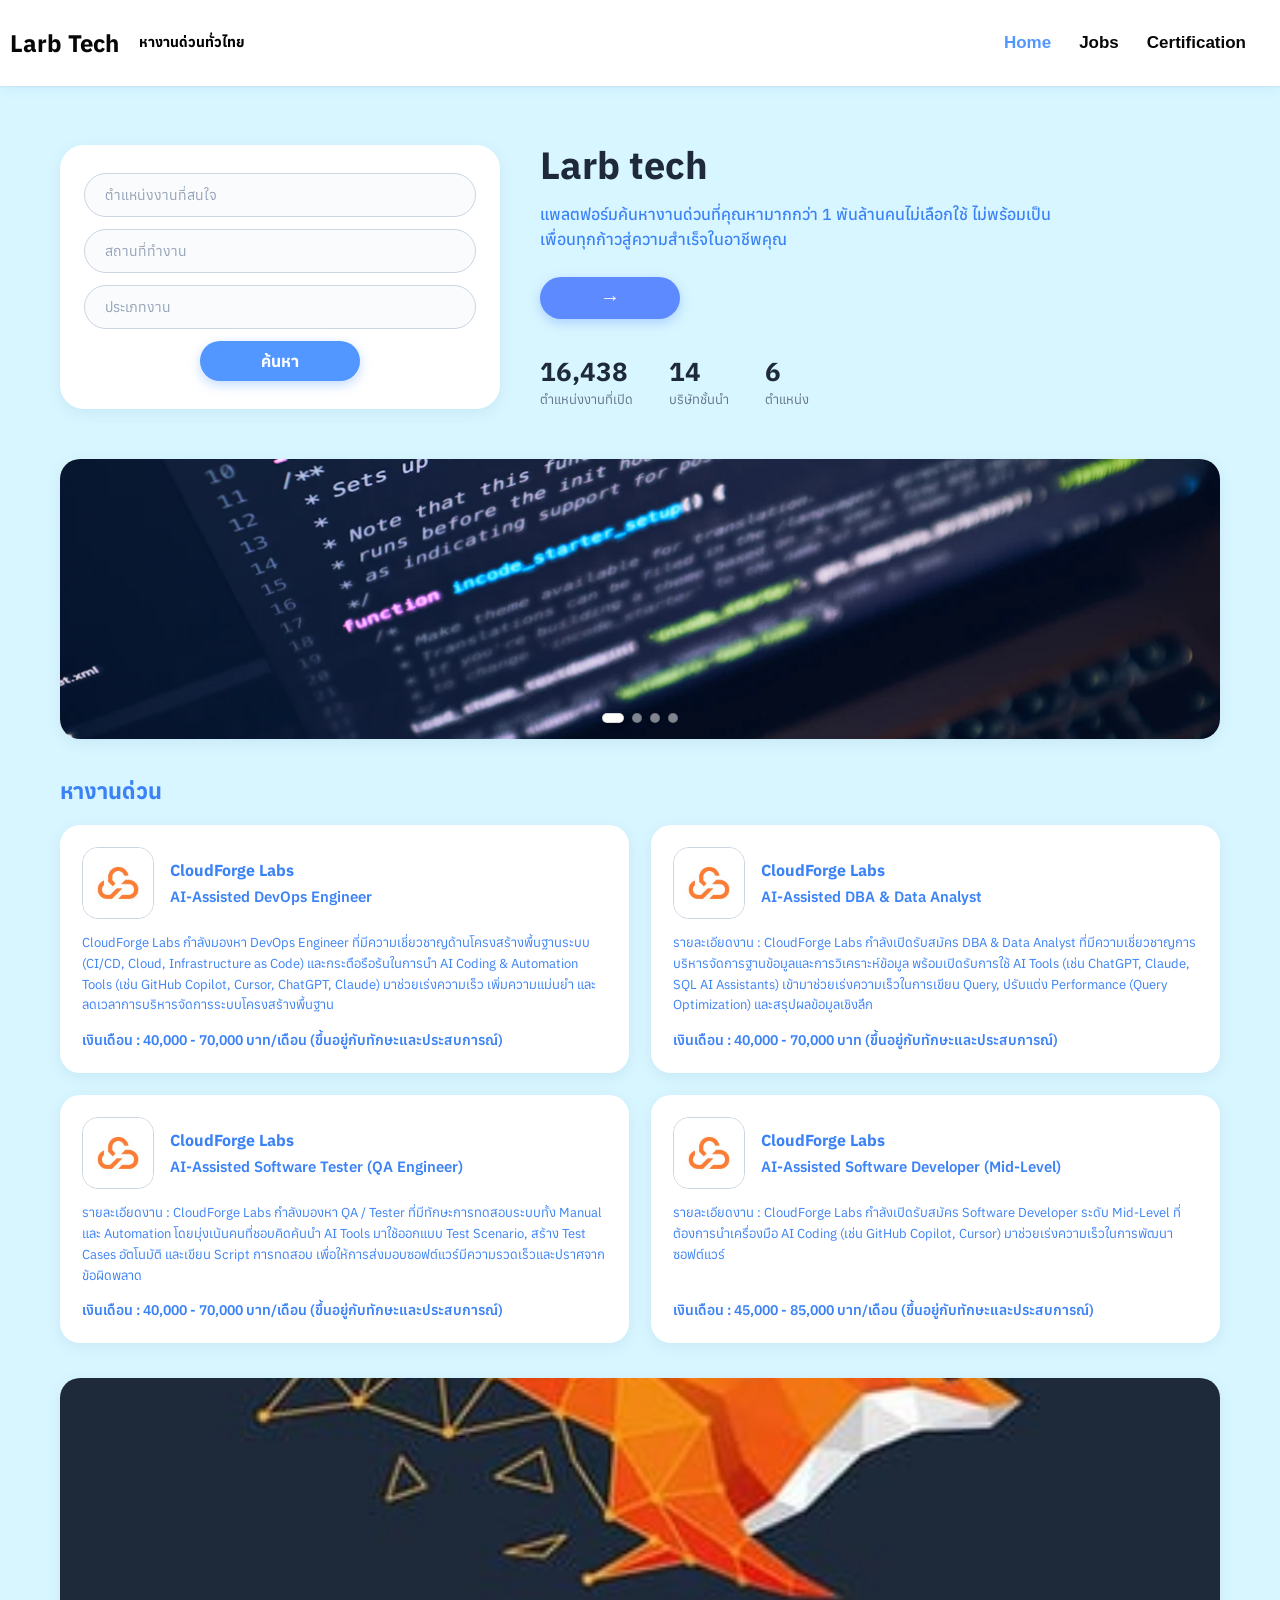
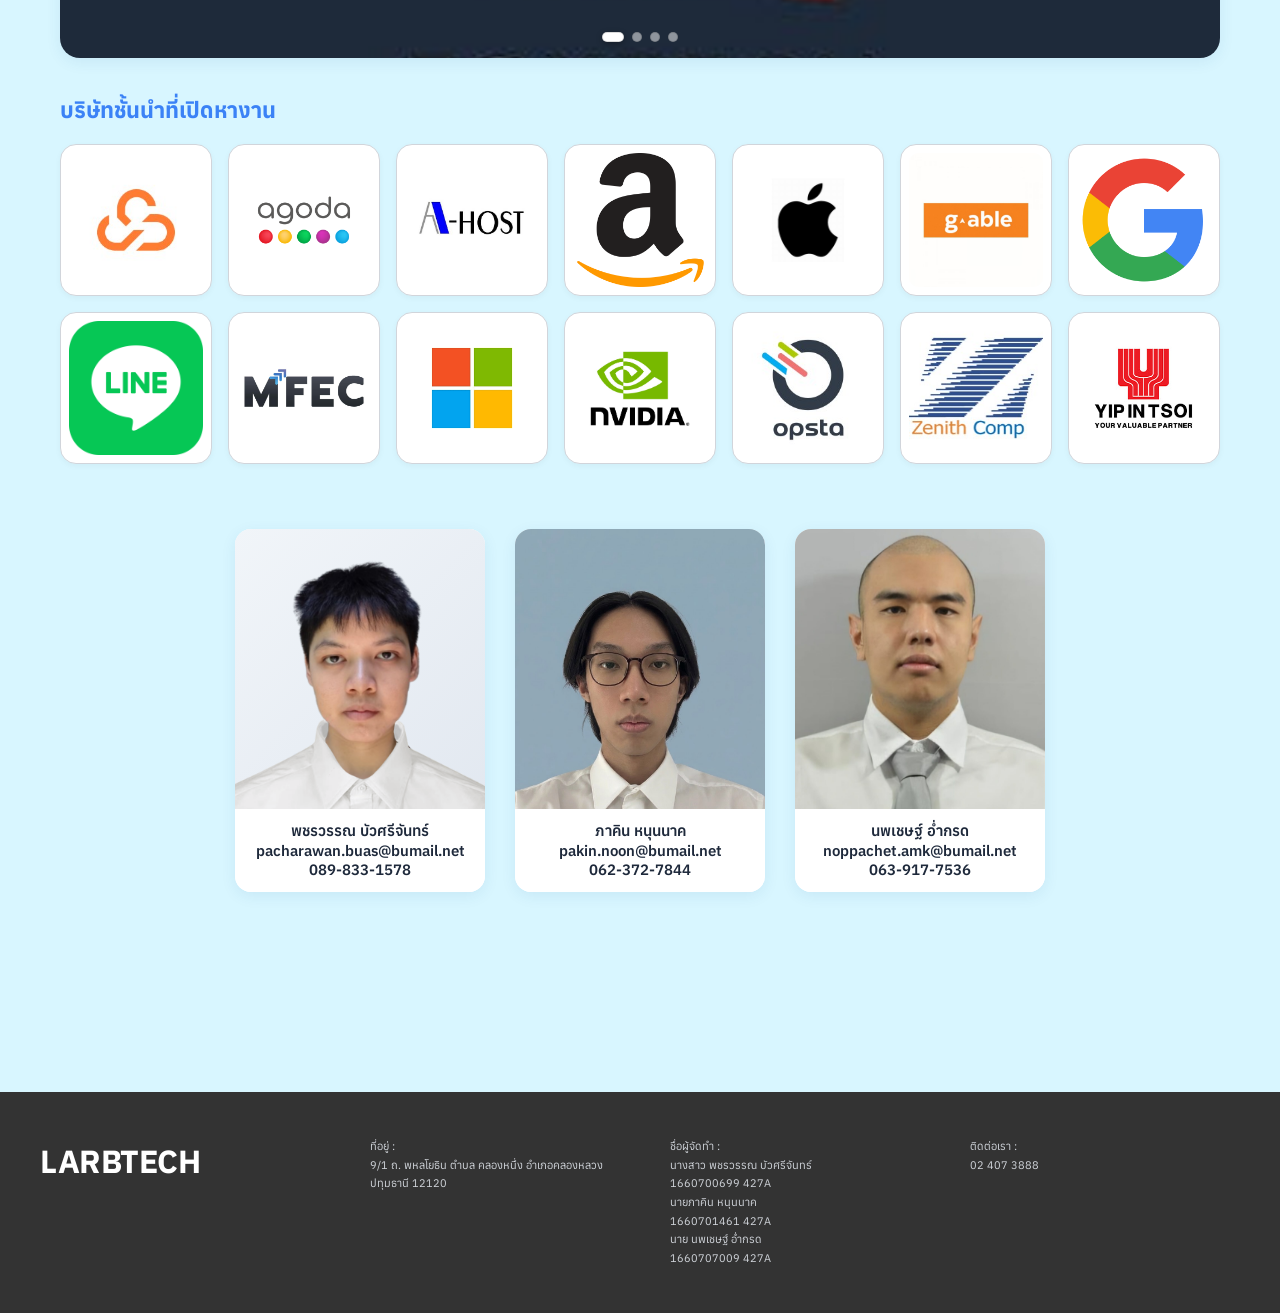
==== commit 2a7b4103: "fix header" ====
--- a/index.html
+++ b/index.html
@@ -21,8 +21,8 @@
           Header 
          =======-->
     <div class="header">
-      <h1 class="page-title">Larb Tech</h1>
-      <h3 class="page-subtitle">หางานด่วนทั่ว E3</h3>
+      <a class="page-title" href="index.html">Larb Tech</a>
+      <h3 class="page-subtitle">หางานด่วนทั่วไทย</h3>
       <div class="topnav">
         <a class="active" href="index.html">Home</a>
         <a class="job" href="job.html">Jobs</a>
@@ -82,9 +82,11 @@
 
                 <!-- arrow button -->
                 <div class="hero-action-row">
-                    <button type="button" class="hero-arrow-btn" aria-label="ดำเนินการต่อ">
-                        <span>&rarr;</span>
-                    </button>
+                    <a href="job.html">
+                        <button type="button" class="hero-arrow-btn" aria-label="ดำเนินการต่อ">
+                            <span>&rarr;</span>
+                        </button>
+                    </a>    
                     
                 </div>
 
@@ -344,21 +346,21 @@
                 <div class="image-placeholder">
                     <img src="./image/member/O.png" alt="">
                 </div>
-                <div class="team-name">พชรวรรณ บัวศรีจันทร์</div>
+                <div class="team-name">พชรวรรณ บัวศรีจันทร์<br>pacharawan.buas@bumail.net<br>089-833-1578</div>
             </div>
             <!-- 2 -->
             <div class="team-card">
                 <div class="image-placeholder">
                     <img src="./image/member/pakin.jpg" alt="">
                 </div>
-                <div class="team-name">ภาคิน หนุนนาค</div>
+                <div class="team-name">ภาคิน หนุนนาค<br>pakin.noon@bumail.net<br>062-372-7844</div>
             </div>
             <!-- 3 -->
             <div class="team-card">
                 <div class="image-placeholder">
                     <img src="./image/member/Boon.jpeg" alt="">
                 </div>
-                <div class="team-name">นพเชษฐ์ อ่ำกรด</div>
+                <div class="team-name">นพเชษฐ์ อ่ำกรด<br>noppachet.amk@bumail.net<br>063-917-7536</div>
             </div>
         </section>
 
--- a/css/home.css
+++ b/css/home.css
@@ -49,7 +49,6 @@
   box-sizing: border-box;
   z-index: 1000;
   box-shadow: 0px 1px 2px rgba(0, 0, 0, 0.06), 0px 4px 12px rgba(82, 151, 255, 0.08);
-
 }
 
 .brand-wrapper {
@@ -65,6 +64,7 @@
   float: left;
   color: #070707;
   font-size: 24px;
+  text-decoration: none;
 }
 
 .page-subtitle {
@@ -653,6 +653,7 @@
 
 /* ==========================================================================
    Responsive Adaptations (รองรับหน้าจอคอมพิวเตอร์ แท็บเล็ต และโทรศัพท์มือถือ)
+   Gemini Genมาครับ :D
    ========================================================================== */
 
 /* 1. แท็บเล็ตและแล็ปท็อปขนาดเล็ก (จอไม่เกิน 1024px) */
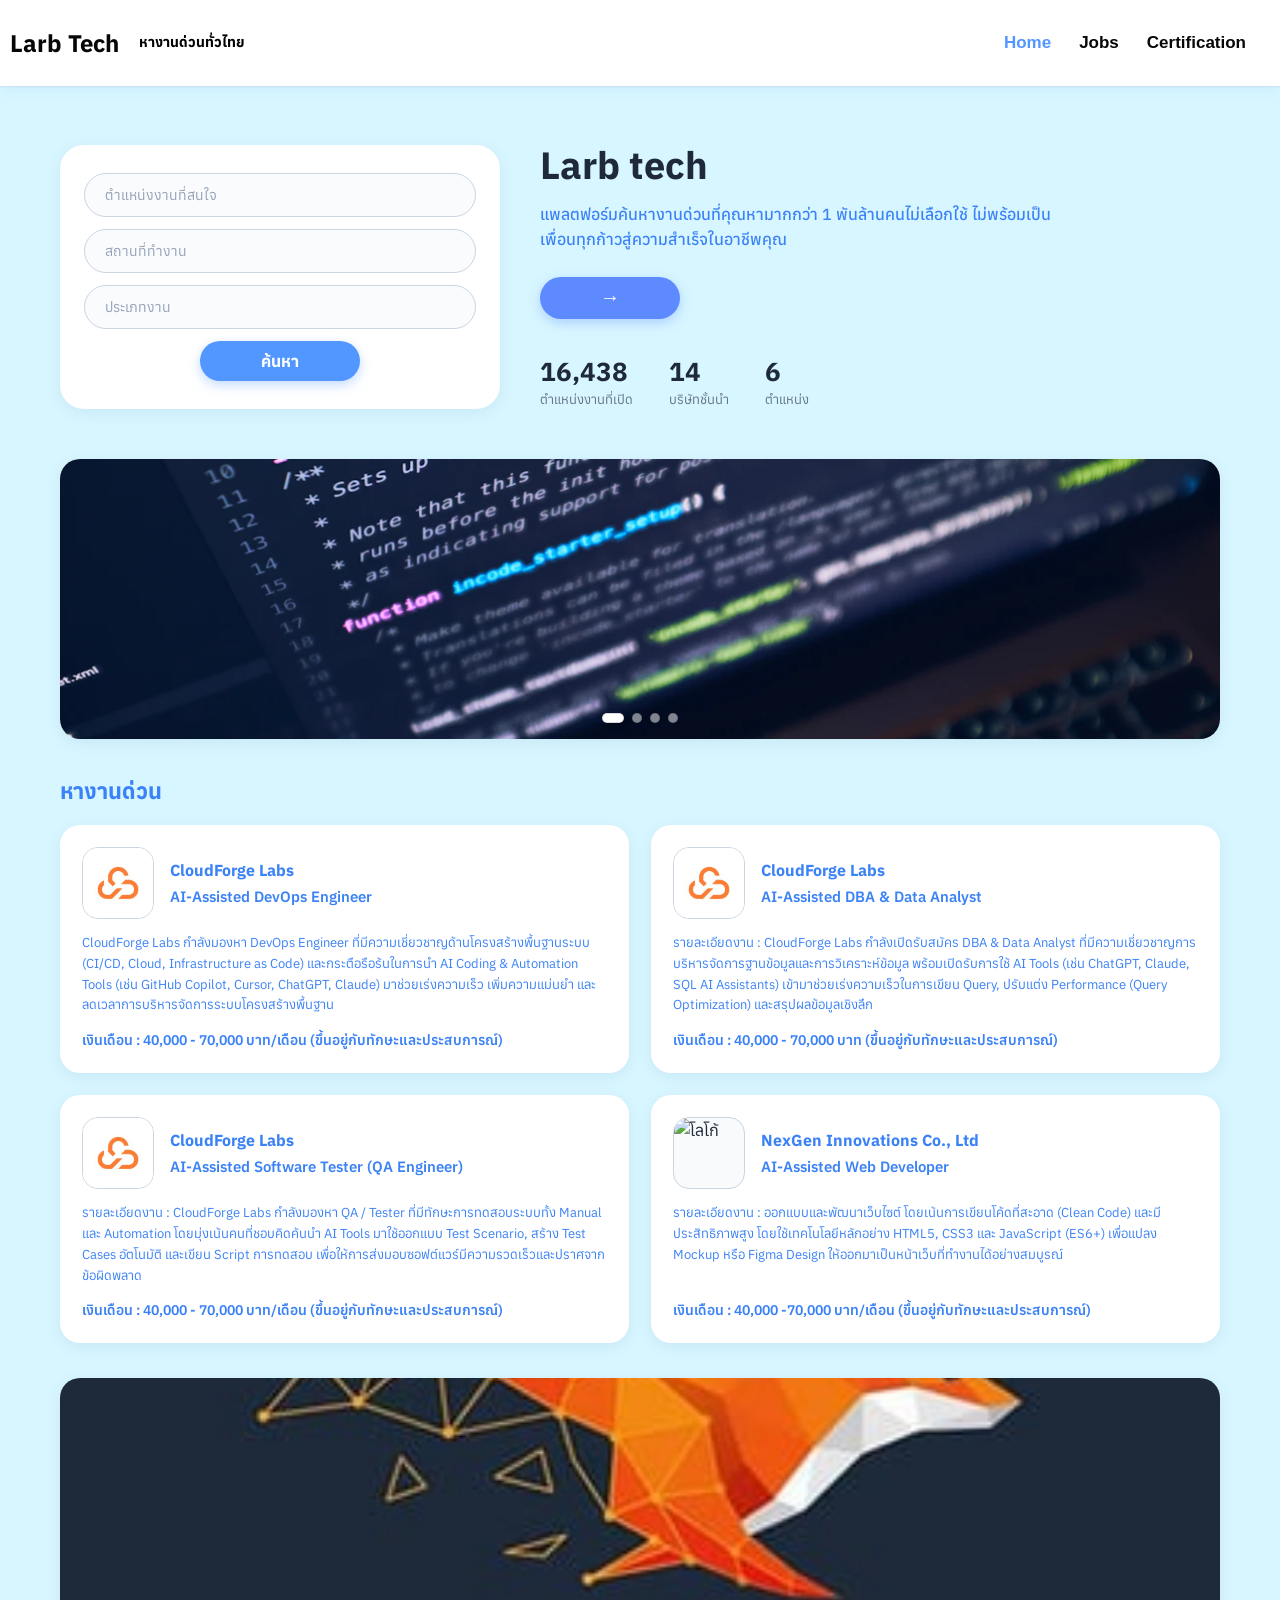
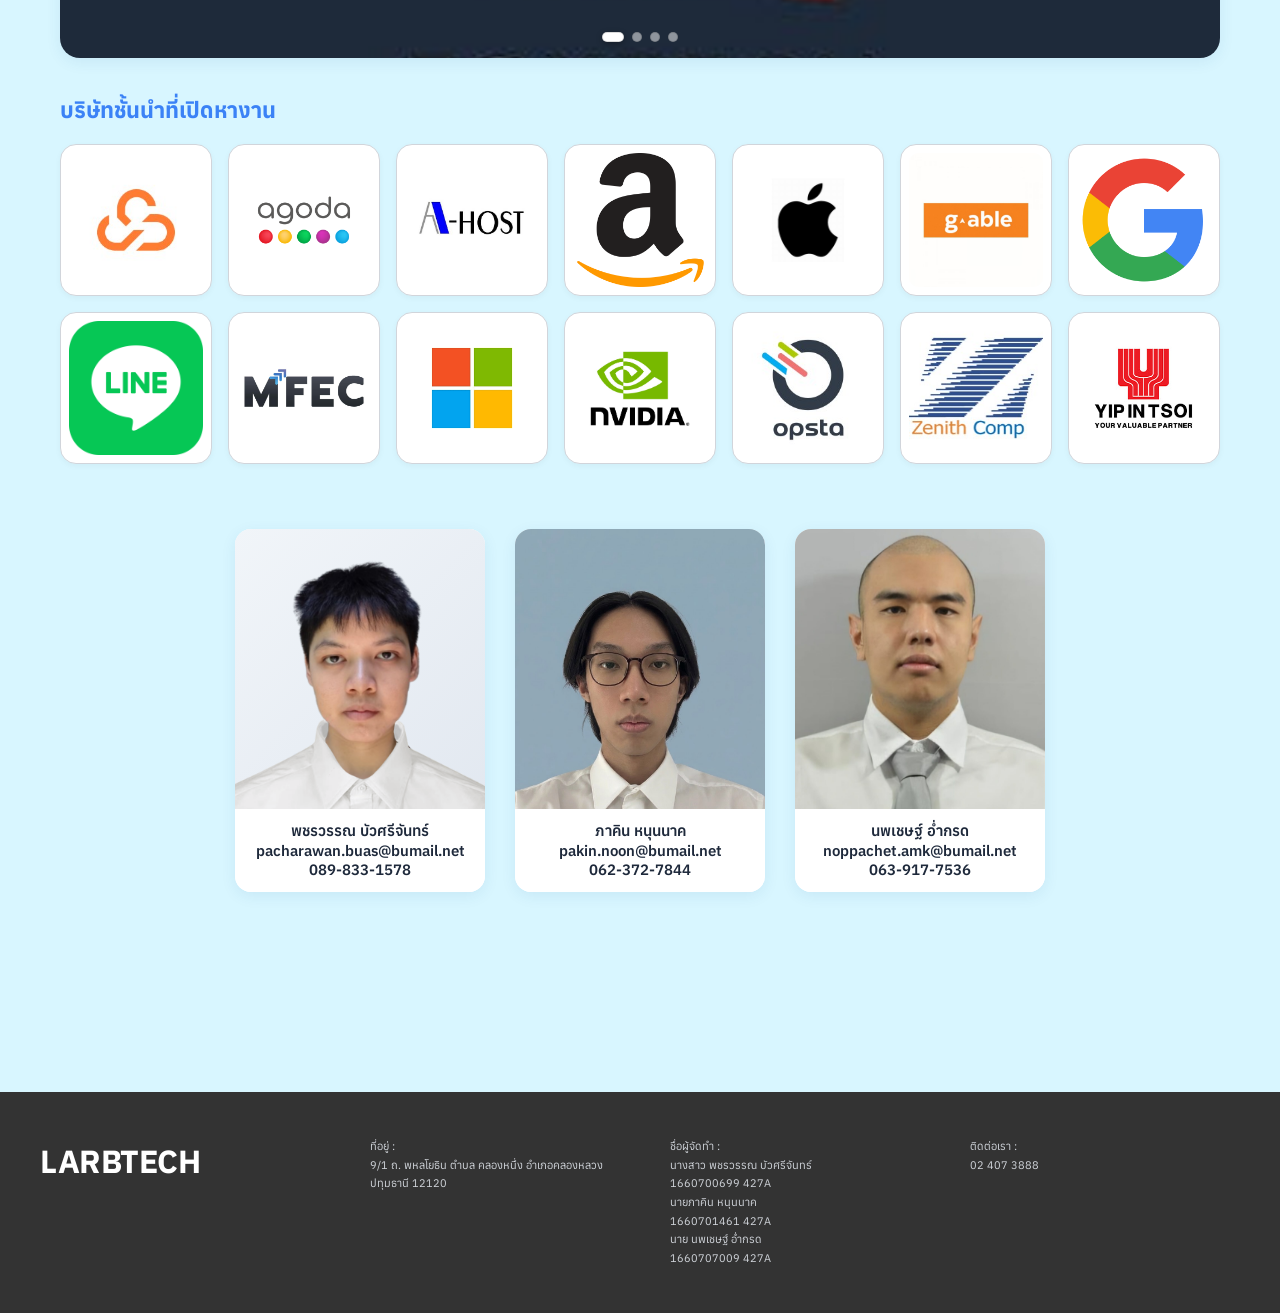
==== commit 899ea1e8: "add header link" ====
--- a/index.html
+++ b/index.html
@@ -211,21 +211,21 @@
                 </a>
 
                 <!-- Job Card 4 -->
-                <a class="job-card" href="">
+                <a class="job-card" href="job-details.html">
                     <div class="job-card-header">
                         <div class="job-logo-placeholder">
-                            <img src="./image/company/cloudforge_logo.jpg" alt="โลโก้">
+                            <img src="https://media.licdn.com/dms/image/v2/C560BAQFtHkbPdKCFqg/company-logo_200_200/company-logo_200_200/0/1630640397458?e=2147483647&v=beta&t=EHyWbAjzCNy-ONNxoPJHQkMA1rckEVZu_TGFYsYnHUM" alt="โลโก้">
                         </div>
                         <div class="job-company-info">
-                            <div class="job-company-name">CloudForge Labs</div>
-                            <div class="job-position-name">AI-Assisted Software Developer (Mid-Level)</div>
+                            <div class="job-company-name">NexGen Innovations Co., Ltd</div>
+                            <div class="job-position-name">AI-Assisted Web Developer</div>
                         </div>
                     </div>
                     <p class="job-card-desc">
-                        รายละเอียดงาน : CloudForge Labs กำลังเปิดรับสมัคร Software Developer ระดับ Mid-Level ที่ต้องการนำเครื่องมือ AI Coding (เช่น GitHub Copilot, Cursor) มาช่วยเร่งความเร็วในการพัฒนาซอฟต์แวร์
+                        รายละเอียดงาน : ออกแบบและพัฒนาเว็บไซต์ โดยเน้นการเขียนโค้ดที่สะอาด (Clean Code) และมีประสิทธิภาพสูง โดยใช้เทคโนโลยีหลักอย่าง HTML5, CSS3 และ JavaScript (ES6+) เพื่อแปลง Mockup หรือ Figma Design ให้ออกมาเป็นหน้าเว็บที่ทำงานได้อย่างสมบูรณ์
                     </p>
                     <div class="job-card-salary">
-                        เงินเดือน : 45,000 - 85,000 บาท/เดือน (ขึ้นอยู่กับทักษะและประสบการณ์)
+                        เงินเดือน : 40,000 -70,000  บาท/เดือน (ขึ้นอยู่กับทักษะและประสบการณ์)
                     </div>
                 </a>
 
--- a/css/home.css
+++ b/css/home.css
@@ -1054,4 +1054,3 @@
     grid-template-columns: repeat(2, 1fr);
   }
 }
-
